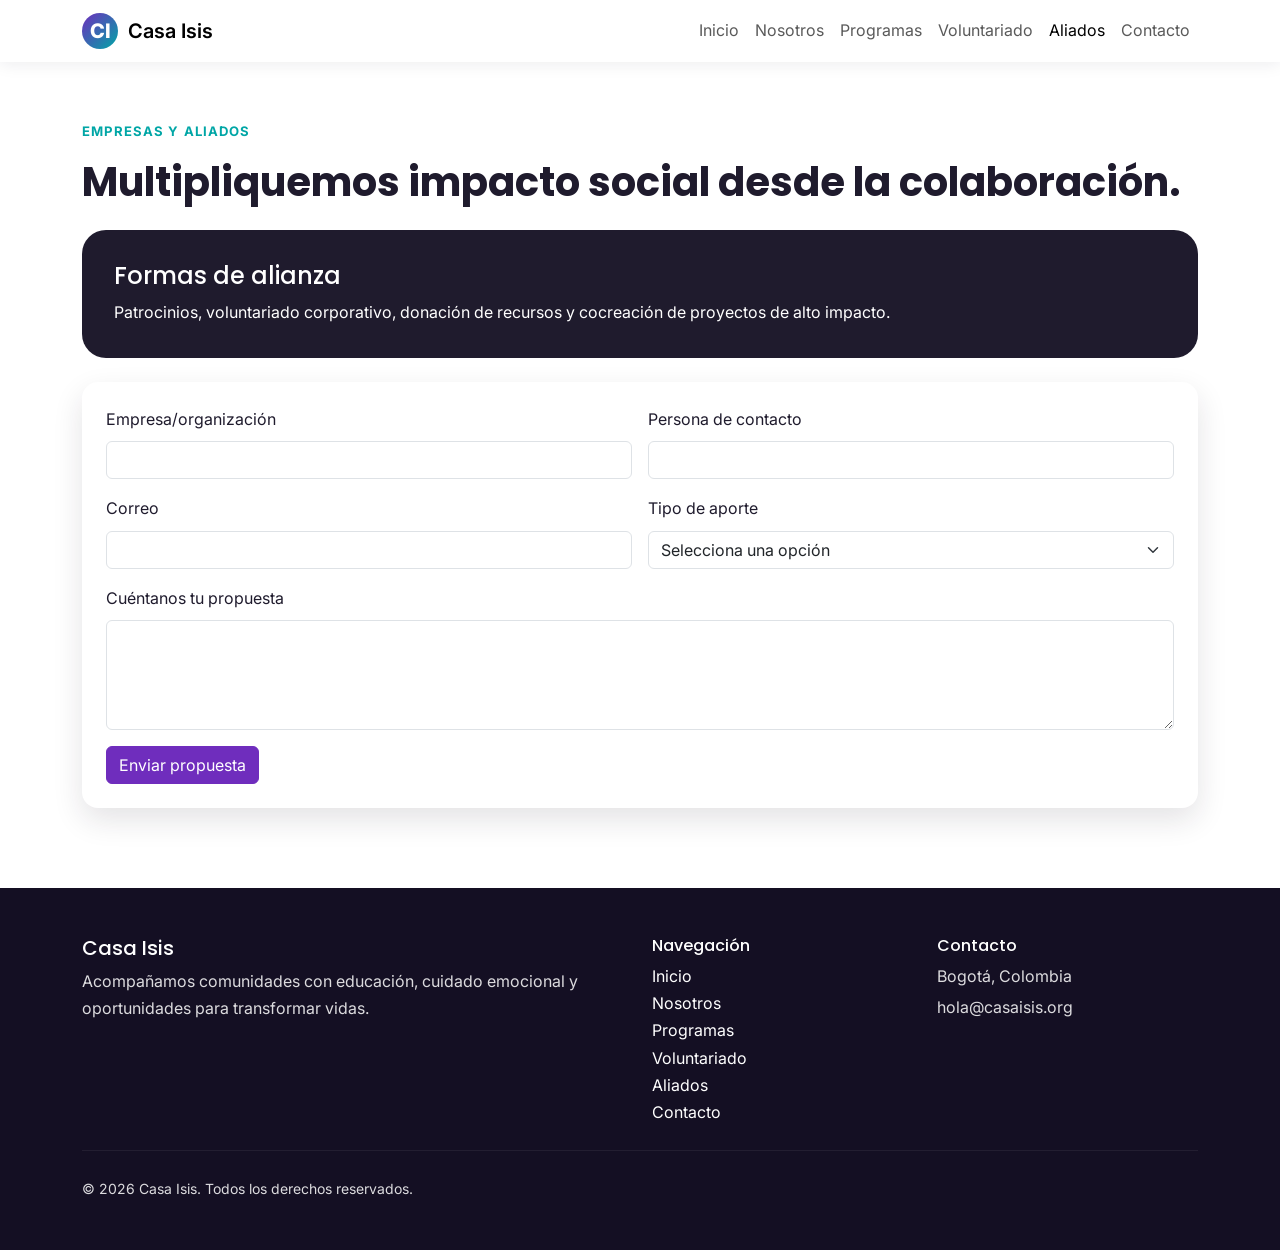
==== aliados.html @ c34b6611 "Redesign site IA and multi-page Bootstrap structure" ====
<!doctype html>
<html lang="es"><head><meta charset="UTF-8" /><meta name="viewport" content="width=device-width, initial-scale=1" />
<title>Aliados | Casa Isis</title>
<link rel="preconnect" href="https://fonts.googleapis.com" /><link rel="preconnect" href="https://fonts.gstatic.com" crossorigin />
<link href="https://fonts.googleapis.com/css2?family=Inter:wght@400;500;600;700&family=Poppins:wght@600;700;800&display=swap" rel="stylesheet" />
<link href="https://cdn.jsdelivr.net/npm/bootstrap@5.3.3/dist/css/bootstrap.min.css" rel="stylesheet" crossorigin="anonymous" />
<link rel="stylesheet" href="assets/css/base.css" /><link rel="stylesheet" href="assets/css/components.css" /><link rel="stylesheet" href="assets/css/pages.css" /></head>
<body data-page="aliados.html"><header id="site-navbar"></header>
<main class="container page-header"><p class="kicker">Empresas y aliados</p><h1>Multipliquemos impacto social desde la colaboración.</h1>
<div class="cta-band my-4"><h2 class="h4">Formas de alianza</h2><p class="mb-0">Patrocinios, voluntariado corporativo, donación de recursos y cocreación de proyectos de alto impacto.</p></div>
<form class="form-card p-4 bg-white" name="aliados" method="POST" data-netlify="true" netlify-honeypot="bot-field"><input type="hidden" name="form-name" value="aliados" /><p class="d-none"><label>No llenar: <input name="bot-field" /></label></p>
<div class="row g-3"><div class="col-md-6"><label class="form-label" for="empresa">Empresa/organización</label><input id="empresa" name="empresa" class="form-control" required /></div>
<div class="col-md-6"><label class="form-label" for="contacto">Persona de contacto</label><input id="contacto" name="contacto" class="form-control" required /></div>
<div class="col-md-6"><label class="form-label" for="email">Correo</label><input id="email" type="email" name="email" class="form-control" required /></div>
<div class="col-md-6"><label class="form-label" for="tipo">Tipo de aporte</label><select id="tipo" name="tipo" class="form-select" required><option value="">Selecciona una opción</option><option>Patrocinio económico</option><option>Voluntariado corporativo</option><option>Donación en especie</option><option>Proyecto conjunto</option></select></div>
<div class="col-12"><label class="form-label" for="detalle">Cuéntanos tu propuesta</label><textarea id="detalle" name="detalle" class="form-control" rows="4" required></textarea></div>
<div class="col-12"><button type="submit" class="btn btn-brand">Enviar propuesta</button></div></div></form>
</main><div id="site-footer"></div><script src="https://cdn.jsdelivr.net/npm/bootstrap@5.3.3/dist/js/bootstrap.bundle.min.js" crossorigin="anonymous"></script><script src="assets/js/site.js"></script></body></html>
---- assets/css/base.css ----
:root {
  --color-primary: #6f2dbd;
  --color-primary-dark: #4b1d82;
  --color-secondary: #f4b400;
  --color-accent: #00a6a6;
  --color-surface: #fdf9ff;
  --color-ink: #1f1b2d;
  --color-muted: #6a6577;
  --shadow-soft: 0 12px 30px rgba(31, 27, 45, 0.12);
  --radius-md: 1rem;
  --radius-lg: 1.5rem;
}

* { box-sizing: border-box; }

body {
  font-family: 'Inter', system-ui, -apple-system, sans-serif;
  color: var(--color-ink);
  background: #fff;
  line-height: 1.7;
}

h1,
h2,
h3,
h4,
h5 {
  font-family: 'Poppins', 'Inter', sans-serif;
  line-height: 1.2;
  font-weight: 700;
  color: var(--color-ink);
}

.section-space { padding: 5rem 0; }
.section-soft { background: var(--color-surface); }

.kicker {
  color: var(--color-accent);
  font-weight: 700;
  text-transform: uppercase;
  letter-spacing: 0.08em;
  font-size: 0.82rem;
}

.lead { color: var(--color-muted); }

.btn-brand {
  background: var(--color-primary);
  border-color: var(--color-primary);
  color: #fff;
}

.btn-brand:hover,
.btn-brand:focus {
  background: var(--color-primary-dark);
  border-color: var(--color-primary-dark);
  color: #fff;
}

.btn-outline-brand {
  border-color: var(--color-primary);
  color: var(--color-primary);
}

.btn-outline-brand:hover,
.btn-outline-brand:focus {
  background: var(--color-primary);
  color: #fff;
}

.focus-ring:focus-visible,
a:focus-visible,
button:focus-visible,
input:focus-visible,
textarea:focus-visible,
select:focus-visible {
  outline: 3px solid var(--color-secondary);
  outline-offset: 2px;
}
---- assets/css/components.css ----
.site-navbar {
  background: rgba(255, 255, 255, 0.96);
  backdrop-filter: blur(8px);
  box-shadow: 0 2px 16px rgba(31, 27, 45, 0.08);
}

.navbar-brand-mark {
  width: 2.25rem;
  height: 2.25rem;
  border-radius: 50%;
  background: linear-gradient(135deg, var(--color-primary), var(--color-accent));
  display: inline-grid;
  place-items: center;
  color: #fff;
  margin-right: 0.6rem;
  font-weight: 800;
}

.hero-panel {
  border-radius: var(--radius-lg);
  padding: 5.5rem 1.5rem 4rem;
  background: linear-gradient(130deg, rgba(111, 45, 189, 0.94), rgba(0, 166, 166, 0.88)),
    radial-gradient(circle at 20% 20%, rgba(244, 180, 0, 0.28), transparent 45%);
  color: #fff;
}

.hero-panel h1,
.hero-panel p { color: #fff; }

.card-soft {
  border: 0;
  border-radius: var(--radius-md);
  box-shadow: var(--shadow-soft);
}

.story-block {
  border-left: 4px solid var(--color-secondary);
  padding-left: 1rem;
}

.cta-band {
  border-radius: var(--radius-lg);
  background: var(--color-ink);
  color: #fff;
  padding: 2rem;
}

.cta-band h2,
.cta-band p { color: #fff; }

.site-footer {
  background: #140f23;
  color: rgba(255, 255, 255, 0.85);
}

.site-footer a { color: #fff; text-decoration: none; }
.site-footer a:hover { text-decoration: underline; }
---- assets/css/pages.css ----
.metric {
  text-align: center;
  padding: 1.4rem;
  border-radius: var(--radius-md);
  background: #fff;
  box-shadow: var(--shadow-soft);
}

.metric strong {
  display: block;
  font-size: clamp(1.8rem, 4vw, 2.6rem);
  color: var(--color-primary);
}

.program-item {
  border-top: 3px solid var(--color-accent);
}

.form-card {
  border: 0;
  border-radius: var(--radius-md);
  box-shadow: var(--shadow-soft);
}

.page-header {
  padding-top: 7.5rem;
  padding-bottom: 2rem;
}
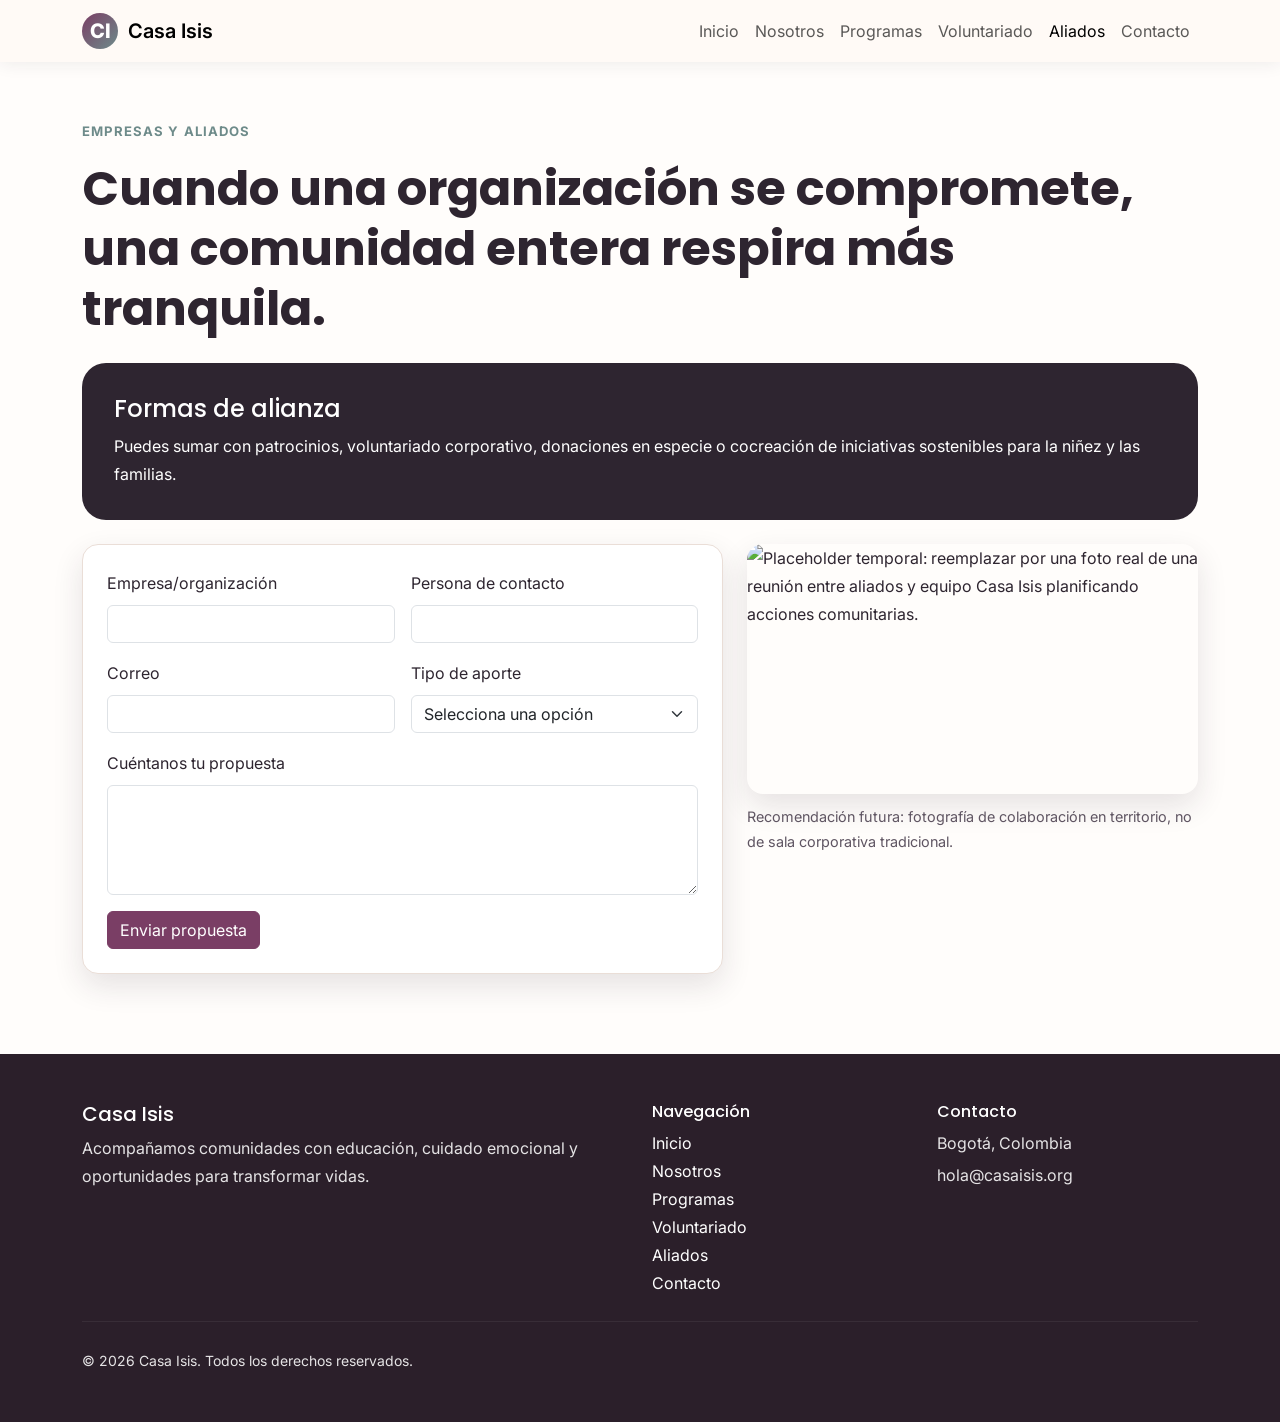
==== commit 1cc2f531: "Refresh Casa Isis visual identity and storytelling UX" ====
--- a/aliados.html
+++ b/aliados.html
@@ -1,18 +1,55 @@
 <!doctype html>
-<html lang="es"><head><meta charset="UTF-8" /><meta name="viewport" content="width=device-width, initial-scale=1" />
-<title>Aliados | Casa Isis</title>
-<link rel="preconnect" href="https://fonts.googleapis.com" /><link rel="preconnect" href="https://fonts.gstatic.com" crossorigin />
-<link href="https://fonts.googleapis.com/css2?family=Inter:wght@400;500;600;700&family=Poppins:wght@600;700;800&display=swap" rel="stylesheet" />
-<link href="https://cdn.jsdelivr.net/npm/bootstrap@5.3.3/dist/css/bootstrap.min.css" rel="stylesheet" crossorigin="anonymous" />
-<link rel="stylesheet" href="assets/css/base.css" /><link rel="stylesheet" href="assets/css/components.css" /><link rel="stylesheet" href="assets/css/pages.css" /></head>
-<body data-page="aliados.html"><header id="site-navbar"></header>
-<main class="container page-header"><p class="kicker">Empresas y aliados</p><h1>Multipliquemos impacto social desde la colaboración.</h1>
-<div class="cta-band my-4"><h2 class="h4">Formas de alianza</h2><p class="mb-0">Patrocinios, voluntariado corporativo, donación de recursos y cocreación de proyectos de alto impacto.</p></div>
-<form class="form-card p-4 bg-white" name="aliados" method="POST" data-netlify="true" netlify-honeypot="bot-field"><input type="hidden" name="form-name" value="aliados" /><p class="d-none"><label>No llenar: <input name="bot-field" /></label></p>
-<div class="row g-3"><div class="col-md-6"><label class="form-label" for="empresa">Empresa/organización</label><input id="empresa" name="empresa" class="form-control" required /></div>
-<div class="col-md-6"><label class="form-label" for="contacto">Persona de contacto</label><input id="contacto" name="contacto" class="form-control" required /></div>
-<div class="col-md-6"><label class="form-label" for="email">Correo</label><input id="email" type="email" name="email" class="form-control" required /></div>
-<div class="col-md-6"><label class="form-label" for="tipo">Tipo de aporte</label><select id="tipo" name="tipo" class="form-select" required><option value="">Selecciona una opción</option><option>Patrocinio económico</option><option>Voluntariado corporativo</option><option>Donación en especie</option><option>Proyecto conjunto</option></select></div>
-<div class="col-12"><label class="form-label" for="detalle">Cuéntanos tu propuesta</label><textarea id="detalle" name="detalle" class="form-control" rows="4" required></textarea></div>
-<div class="col-12"><button type="submit" class="btn btn-brand">Enviar propuesta</button></div></div></form>
-</main><div id="site-footer"></div><script src="https://cdn.jsdelivr.net/npm/bootstrap@5.3.3/dist/js/bootstrap.bundle.min.js" crossorigin="anonymous"></script><script src="assets/js/site.js"></script></body></html>
+<html lang="es">
+  <head>
+    <meta charset="UTF-8" />
+    <meta name="viewport" content="width=device-width, initial-scale=1" />
+    <title>Aliados | Casa Isis</title>
+    <link rel="preconnect" href="https://fonts.googleapis.com" />
+    <link rel="preconnect" href="https://fonts.gstatic.com" crossorigin />
+    <link href="https://fonts.googleapis.com/css2?family=Inter:wght@400;500;600;700&family=Poppins:wght@600;700;800&display=swap" rel="stylesheet" />
+    <link href="https://cdn.jsdelivr.net/npm/bootstrap@5.3.3/dist/css/bootstrap.min.css" rel="stylesheet" crossorigin="anonymous" />
+    <link rel="stylesheet" href="assets/css/base.css" />
+    <link rel="stylesheet" href="assets/css/components.css" />
+    <link rel="stylesheet" href="assets/css/pages.css" />
+  </head>
+  <body data-page="aliados.html">
+    <header id="site-navbar"></header>
+    <main class="container page-header">
+      <section>
+        <p class="kicker">Empresas y aliados</p>
+        <h1>Cuando una organización se compromete, una comunidad entera respira más tranquila.</h1>
+      </section>
+
+      <section class="cta-band my-4" aria-label="Formas de colaborar">
+        <h2 class="h4">Formas de alianza</h2>
+        <p class="mb-0">Puedes sumar con patrocinios, voluntariado corporativo, donaciones en especie o cocreación de iniciativas sostenibles para la niñez y las familias.</p>
+      </section>
+
+      <section class="row g-4 align-items-start">
+        <div class="col-lg-7">
+          <form class="form-card p-4 bg-white" name="aliados" method="POST" data-netlify="true" netlify-honeypot="bot-field">
+            <input type="hidden" name="form-name" value="aliados" />
+            <p class="d-none"><label>No llenar: <input name="bot-field" /></label></p>
+            <div class="row g-3">
+              <div class="col-md-6"><label class="form-label" for="empresa">Empresa/organización</label><input id="empresa" name="empresa" class="form-control" required /></div>
+              <div class="col-md-6"><label class="form-label" for="contacto">Persona de contacto</label><input id="contacto" name="contacto" class="form-control" required /></div>
+              <div class="col-md-6"><label class="form-label" for="email">Correo</label><input id="email" type="email" name="email" class="form-control" required /></div>
+              <div class="col-md-6"><label class="form-label" for="tipo">Tipo de aporte</label><select id="tipo" name="tipo" class="form-select" required><option value="">Selecciona una opción</option><option>Patrocinio económico</option><option>Voluntariado corporativo</option><option>Donación en especie</option><option>Proyecto conjunto</option></select></div>
+              <div class="col-12"><label class="form-label" for="detalle">Cuéntanos tu propuesta</label><textarea id="detalle" name="detalle" class="form-control" rows="4" required></textarea></div>
+              <div class="col-12"><button type="submit" class="btn btn-brand">Enviar propuesta</button></div>
+            </div>
+          </form>
+        </div>
+        <div class="col-lg-5">
+          <figure class="mb-0">
+            <img class="image-placeholder" src="https://images.unsplash.com/photo-1521737604893-d14cc237f11d?auto=format&fit=crop&w=900&q=80" alt="Placeholder temporal: reemplazar por una foto real de una reunión entre aliados y equipo Casa Isis planificando acciones comunitarias." />
+            <figcaption class="image-caption">Recomendación futura: fotografía de colaboración en territorio, no de sala corporativa tradicional.</figcaption>
+          </figure>
+        </div>
+      </section>
+    </main>
+    <div id="site-footer"></div>
+    <script src="https://cdn.jsdelivr.net/npm/bootstrap@5.3.3/dist/js/bootstrap.bundle.min.js" crossorigin="anonymous"></script>
+    <script src="assets/js/site.js"></script>
+  </body>
+</html>
--- a/assets/css/base.css
+++ b/assets/css/base.css
@@ -1,23 +1,27 @@
 :root {
-  --color-primary: #6f2dbd;
-  --color-primary-dark: #4b1d82;
-  --color-secondary: #f4b400;
-  --color-accent: #00a6a6;
-  --color-surface: #fdf9ff;
-  --color-ink: #1f1b2d;
-  --color-muted: #6a6577;
-  --shadow-soft: 0 12px 30px rgba(31, 27, 45, 0.12);
+  --color-primary: #7a3e65;
+  --color-primary-dark: #5b2d4a;
+  --color-secondary: #e9a15b;
+  --color-accent: #6e8b8a;
+  --color-surface: #fff7f3;
+  --color-surface-soft: #fffdfb;
+  --color-ink: #2e2530;
+  --color-muted: #5f5562;
+  --color-border: #eaded7;
+  --shadow-soft: 0 12px 30px rgba(46, 37, 48, 0.12);
   --radius-md: 1rem;
   --radius-lg: 1.5rem;
 }
 
-* { box-sizing: border-box; }
+* {
+  box-sizing: border-box;
+}
 
 body {
   font-family: 'Inter', system-ui, -apple-system, sans-serif;
   color: var(--color-ink);
-  background: #fff;
-  line-height: 1.7;
+  background: var(--color-surface-soft);
+  line-height: 1.75;
 }
 
 h1,
@@ -26,13 +30,26 @@
 h4,
 h5 {
   font-family: 'Poppins', 'Inter', sans-serif;
-  line-height: 1.2;
+  line-height: 1.25;
   font-weight: 700;
   color: var(--color-ink);
 }
 
-.section-space { padding: 5rem 0; }
-.section-soft { background: var(--color-surface); }
+h1 {
+  font-size: clamp(2rem, 4vw, 3rem);
+}
+
+h2 {
+  font-size: clamp(1.5rem, 2.8vw, 2.2rem);
+}
+
+.section-space {
+  padding: 5rem 0;
+}
+
+.section-soft {
+  background: var(--color-surface);
+}
 
 .kicker {
   color: var(--color-accent);
@@ -42,7 +59,10 @@
   font-size: 0.82rem;
 }
 
-.lead { color: var(--color-muted); }
+.lead {
+  color: var(--color-muted);
+  font-size: 1.1rem;
+}
 
 .btn-brand {
   background: var(--color-primary);
--- a/assets/css/components.css
+++ b/assets/css/components.css
@@ -1,7 +1,7 @@
 .site-navbar {
-  background: rgba(255, 255, 255, 0.96);
+  background: rgba(255, 250, 246, 0.97);
   backdrop-filter: blur(8px);
-  box-shadow: 0 2px 16px rgba(31, 27, 45, 0.08);
+  box-shadow: 0 2px 16px rgba(46, 37, 48, 0.08);
 }
 
 .navbar-brand-mark {
@@ -19,18 +19,21 @@
 .hero-panel {
   border-radius: var(--radius-lg);
   padding: 5.5rem 1.5rem 4rem;
-  background: linear-gradient(130deg, rgba(111, 45, 189, 0.94), rgba(0, 166, 166, 0.88)),
-    radial-gradient(circle at 20% 20%, rgba(244, 180, 0, 0.28), transparent 45%);
+  background: linear-gradient(130deg, rgba(122, 62, 101, 0.94), rgba(110, 139, 138, 0.86)),
+    radial-gradient(circle at 20% 20%, rgba(233, 161, 91, 0.3), transparent 45%);
   color: #fff;
 }
 
 .hero-panel h1,
-.hero-panel p { color: #fff; }
+.hero-panel p {
+  color: #fff;
+}
 
 .card-soft {
-  border: 0;
+  border: 1px solid var(--color-border);
   border-radius: var(--radius-md);
   box-shadow: var(--shadow-soft);
+  background: #fff;
 }
 
 .story-block {
@@ -46,12 +49,35 @@
 }
 
 .cta-band h2,
-.cta-band p { color: #fff; }
+.cta-band p {
+  color: #fff;
+}
+
+.image-placeholder {
+  width: 100%;
+  height: 100%;
+  min-height: 250px;
+  object-fit: cover;
+  border-radius: var(--radius-md);
+  box-shadow: var(--shadow-soft);
+}
+
+.image-caption {
+  color: var(--color-muted);
+  font-size: 0.9rem;
+  margin-top: 0.65rem;
+}
 
 .site-footer {
-  background: #140f23;
-  color: rgba(255, 255, 255, 0.85);
+  background: #2b1f2a;
+  color: rgba(255, 255, 255, 0.88);
 }
 
-.site-footer a { color: #fff; text-decoration: none; }
-.site-footer a:hover { text-decoration: underline; }
+.site-footer a {
+  color: #fff;
+  text-decoration: none;
+}
+
+.site-footer a:hover {
+  text-decoration: underline;
+}
--- a/assets/css/pages.css
+++ b/assets/css/pages.css
@@ -3,6 +3,7 @@
   padding: 1.4rem;
   border-radius: var(--radius-md);
   background: #fff;
+  border: 1px solid var(--color-border);
   box-shadow: var(--shadow-soft);
 }
 
@@ -17,7 +18,7 @@
 }
 
 .form-card {
-  border: 0;
+  border: 1px solid var(--color-border);
   border-radius: var(--radius-md);
   box-shadow: var(--shadow-soft);
 }
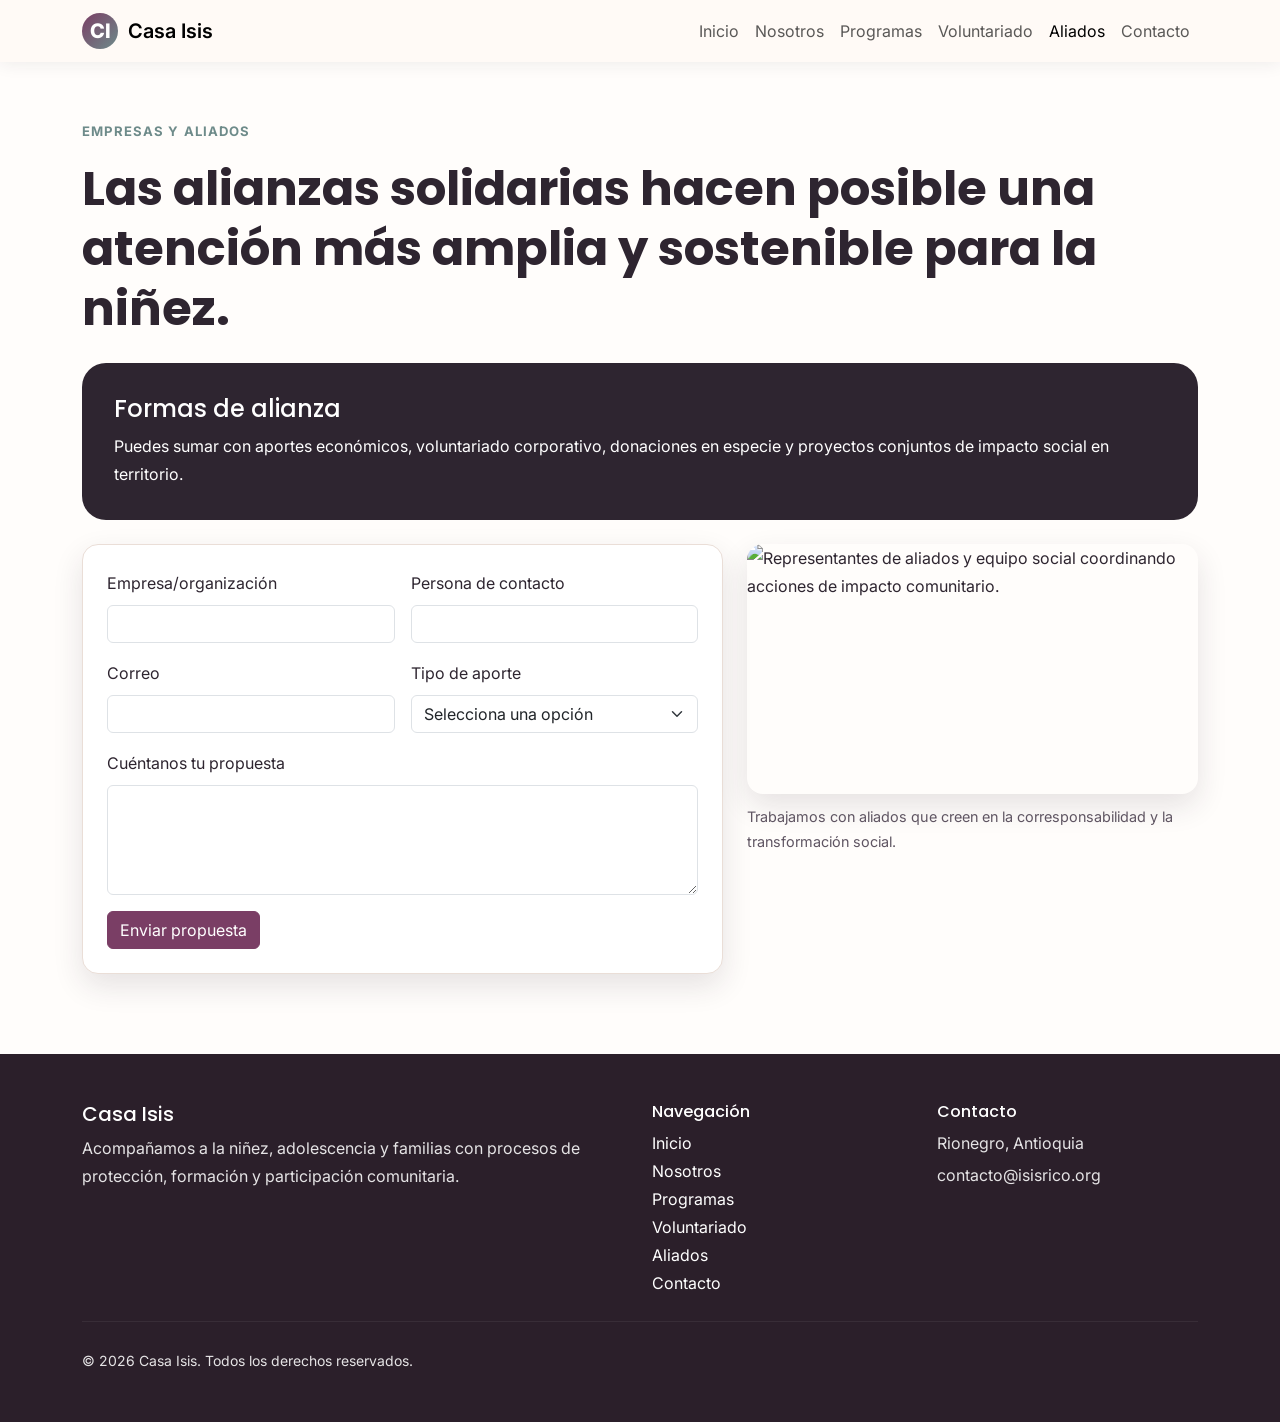
==== commit 09f33eb6: "Actualizar contenidos institucionales y tono narrativo del sitio" ====
--- a/aliados.html
+++ b/aliados.html
@@ -17,12 +17,12 @@
     <main class="container page-header">
       <section>
         <p class="kicker">Empresas y aliados</p>
-        <h1>Cuando una organización se compromete, una comunidad entera respira más tranquila.</h1>
+        <h1>Las alianzas solidarias hacen posible una atención más amplia y sostenible para la niñez.</h1>
       </section>
 
       <section class="cta-band my-4" aria-label="Formas de colaborar">
         <h2 class="h4">Formas de alianza</h2>
-        <p class="mb-0">Puedes sumar con patrocinios, voluntariado corporativo, donaciones en especie o cocreación de iniciativas sostenibles para la niñez y las familias.</p>
+        <p class="mb-0">Puedes sumar con aportes económicos, voluntariado corporativo, donaciones en especie y proyectos conjuntos de impacto social en territorio.</p>
       </section>
 
       <section class="row g-4 align-items-start">
@@ -42,8 +42,8 @@
         </div>
         <div class="col-lg-5">
           <figure class="mb-0">
-            <img class="image-placeholder" src="https://images.unsplash.com/photo-1521737604893-d14cc237f11d?auto=format&fit=crop&w=900&q=80" alt="Placeholder temporal: reemplazar por una foto real de una reunión entre aliados y equipo Casa Isis planificando acciones comunitarias." />
-            <figcaption class="image-caption">Recomendación futura: fotografía de colaboración en territorio, no de sala corporativa tradicional.</figcaption>
+            <img class="image-placeholder" src="https://images.unsplash.com/photo-1521737604893-d14cc237f11d?auto=format&fit=crop&w=900&q=80" alt="Representantes de aliados y equipo social coordinando acciones de impacto comunitario." />
+            <figcaption class="image-caption">Trabajamos con aliados que creen en la corresponsabilidad y la transformación social.</figcaption>
           </figure>
         </div>
       </section>
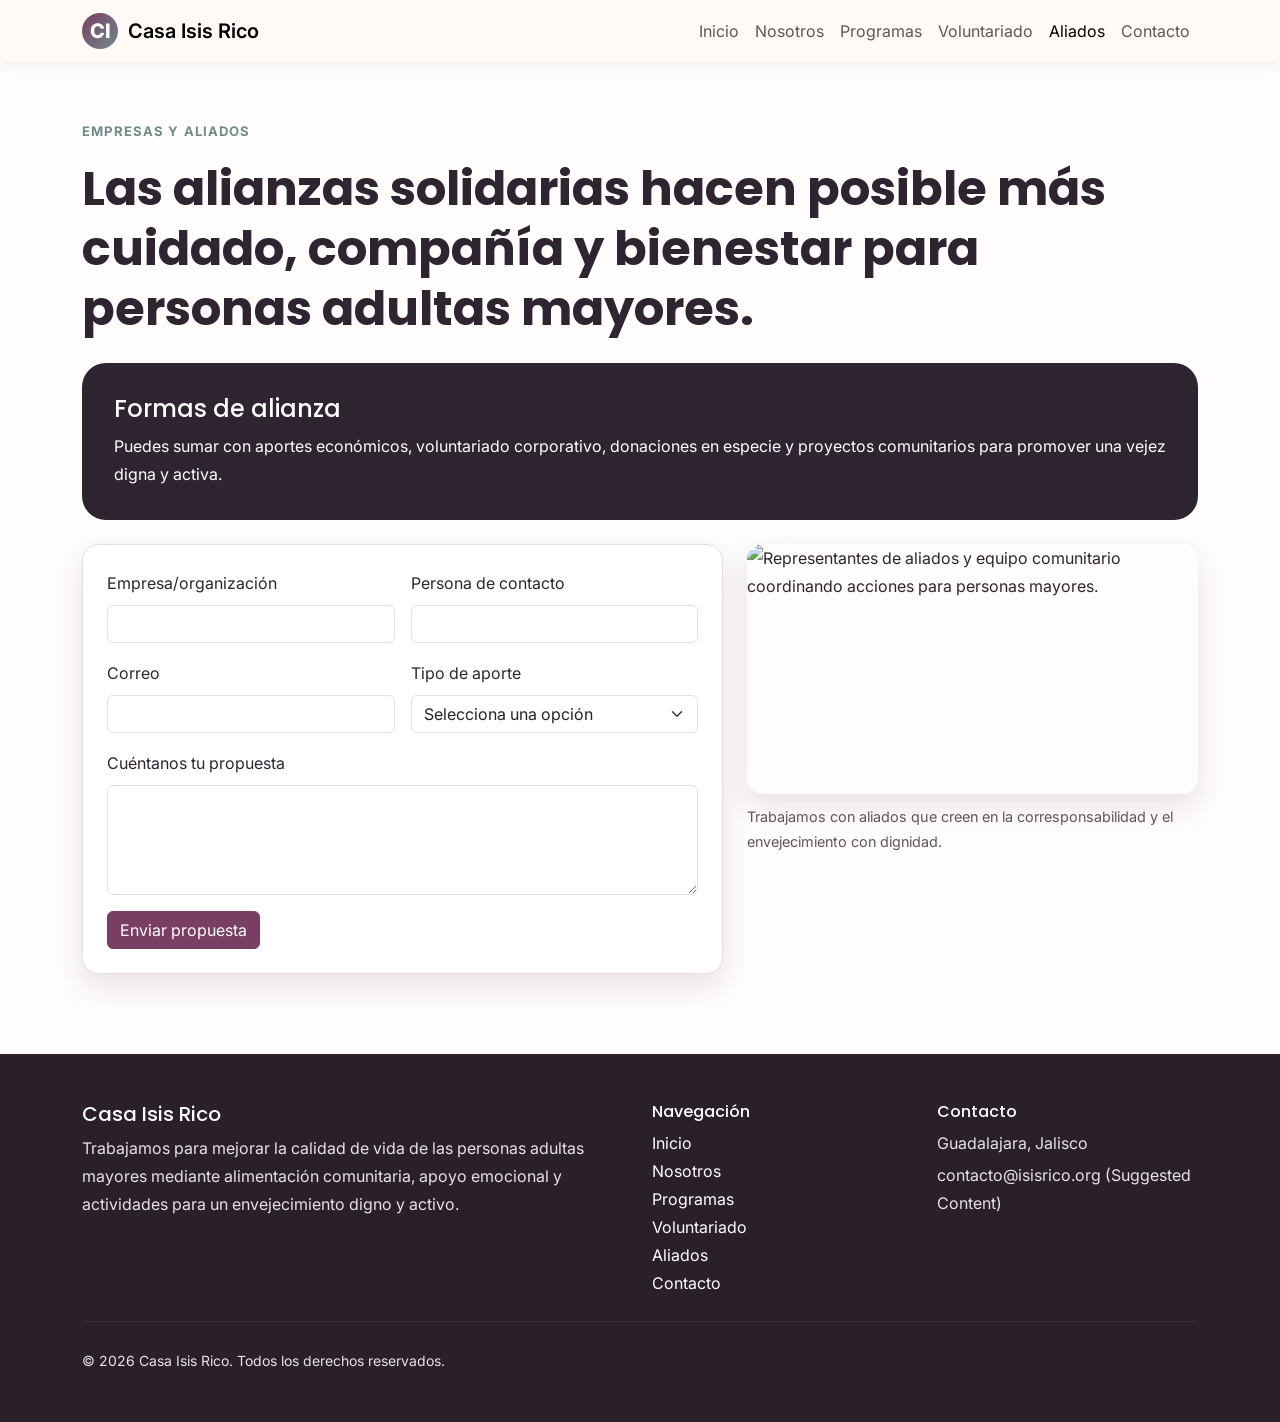
==== commit 2482368b: "Update website copy for Casa Isis Rico senior support mission" ====
--- a/aliados.html
+++ b/aliados.html
@@ -3,7 +3,7 @@
   <head>
     <meta charset="UTF-8" />
     <meta name="viewport" content="width=device-width, initial-scale=1" />
-    <title>Aliados | Casa Isis</title>
+    <title>Aliados | Casa Isis Rico</title>
     <link rel="preconnect" href="https://fonts.googleapis.com" />
     <link rel="preconnect" href="https://fonts.gstatic.com" crossorigin />
     <link href="https://fonts.googleapis.com/css2?family=Inter:wght@400;500;600;700&family=Poppins:wght@600;700;800&display=swap" rel="stylesheet" />
@@ -17,12 +17,12 @@
     <main class="container page-header">
       <section>
         <p class="kicker">Empresas y aliados</p>
-        <h1>Las alianzas solidarias hacen posible una atención más amplia y sostenible para la niñez.</h1>
+        <h1>Las alianzas solidarias hacen posible más cuidado, compañía y bienestar para personas adultas mayores.</h1>
       </section>
 
       <section class="cta-band my-4" aria-label="Formas de colaborar">
         <h2 class="h4">Formas de alianza</h2>
-        <p class="mb-0">Puedes sumar con aportes económicos, voluntariado corporativo, donaciones en especie y proyectos conjuntos de impacto social en territorio.</p>
+        <p class="mb-0">Puedes sumar con aportes económicos, voluntariado corporativo, donaciones en especie y proyectos comunitarios para promover una vejez digna y activa.</p>
       </section>
 
       <section class="row g-4 align-items-start">
@@ -42,8 +42,8 @@
         </div>
         <div class="col-lg-5">
           <figure class="mb-0">
-            <img class="image-placeholder" src="https://images.unsplash.com/photo-1521737604893-d14cc237f11d?auto=format&fit=crop&w=900&q=80" alt="Representantes de aliados y equipo social coordinando acciones de impacto comunitario." />
-            <figcaption class="image-caption">Trabajamos con aliados que creen en la corresponsabilidad y la transformación social.</figcaption>
+            <img class="image-placeholder" src="https://images.unsplash.com/photo-1521737604893-d14cc237f11d?auto=format&fit=crop&w=900&q=80" alt="Representantes de aliados y equipo comunitario coordinando acciones para personas mayores." />
+            <figcaption class="image-caption">Trabajamos con aliados que creen en la corresponsabilidad y el envejecimiento con dignidad.</figcaption>
           </figure>
         </div>
       </section>
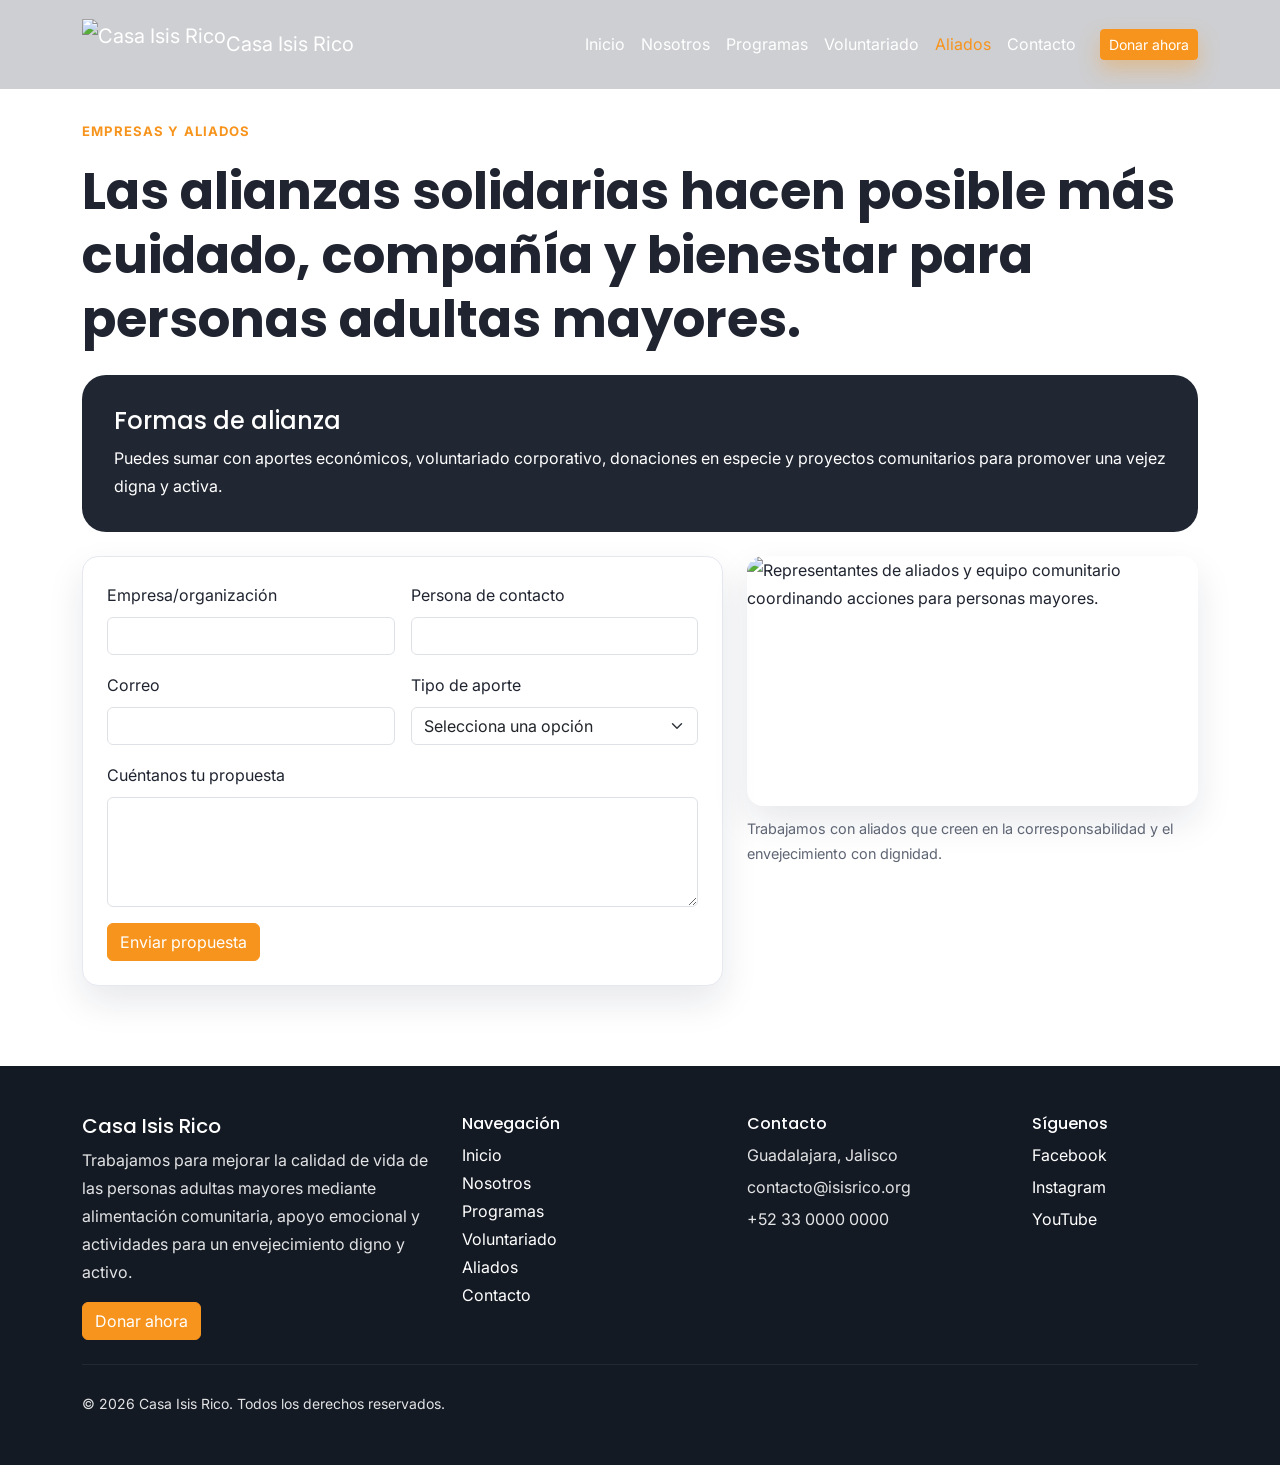
==== commit 87951454: "Primer push sitio Casa Isis" ====
--- a/aliados.html
+++ b/aliados.html
@@ -42,7 +42,7 @@
         </div>
         <div class="col-lg-5">
           <figure class="mb-0">
-            <img class="image-placeholder" src="https://images.unsplash.com/photo-1521737604893-d14cc237f11d?auto=format&fit=crop&w=900&q=80" alt="Representantes de aliados y equipo comunitario coordinando acciones para personas mayores." />
+            <img class="image-placeholder" src="/CASAISIS/img/aliados.png" alt="Representantes de aliados y equipo comunitario coordinando acciones para personas mayores." />
             <figcaption class="image-caption">Trabajamos con aliados que creen en la corresponsabilidad y el envejecimiento con dignidad.</figcaption>
           </figure>
         </div>
--- a/assets/css/base.css
+++ b/assets/css/base.css
@@ -1,14 +1,14 @@
 :root {
-  --color-primary: #7a3e65;
-  --color-primary-dark: #5b2d4a;
-  --color-secondary: #e9a15b;
-  --color-accent: #6e8b8a;
-  --color-surface: #fff7f3;
-  --color-surface-soft: #fffdfb;
-  --color-ink: #2e2530;
-  --color-muted: #5f5562;
-  --color-border: #eaded7;
-  --shadow-soft: 0 12px 30px rgba(46, 37, 48, 0.12);
+  --color-primary: #f7941d;
+  --color-primary-dark: #d97d10;
+  --color-secondary: #ffe0bc;
+  --color-accent: #ffbf75;
+  --color-surface: #f5f6f8;
+  --color-surface-soft: #ffffff;
+  --color-ink: #1f2430;
+  --color-muted: #5e6574;
+  --color-border: #e5e8ef;
+  --shadow-soft: 0 16px 36px rgba(24, 32, 56, 0.1);
   --radius-md: 1rem;
   --radius-lg: 1.5rem;
 }
@@ -17,8 +17,12 @@
   box-sizing: border-box;
 }
 
+html {
+  scroll-behavior: smooth;
+}
+
 body {
-  font-family: 'Inter', system-ui, -apple-system, sans-serif;
+  font-family: 'Open Sans', 'Inter', system-ui, -apple-system, sans-serif;
   color: var(--color-ink);
   background: var(--color-surface-soft);
   line-height: 1.75;
@@ -29,22 +33,22 @@
 h3,
 h4,
 h5 {
-  font-family: 'Poppins', 'Inter', sans-serif;
+  font-family: 'Playfair Display', 'Poppins', serif;
   line-height: 1.25;
   font-weight: 700;
   color: var(--color-ink);
 }
 
 h1 {
-  font-size: clamp(2rem, 4vw, 3rem);
+  font-size: clamp(2rem, 4vw, 3.25rem);
 }
 
 h2 {
-  font-size: clamp(1.5rem, 2.8vw, 2.2rem);
+  font-size: clamp(1.75rem, 2.8vw, 2.4rem);
 }
 
 .section-space {
-  padding: 5rem 0;
+  padding: clamp(4rem, 8vw, 6rem) 0;
 }
 
 .section-soft {
@@ -52,7 +56,7 @@
 }
 
 .kicker {
-  color: var(--color-accent);
+  color: var(--color-primary);
   font-weight: 700;
   text-transform: uppercase;
   letter-spacing: 0.08em;
@@ -61,7 +65,7 @@
 
 .lead {
   color: var(--color-muted);
-  font-size: 1.1rem;
+  font-size: clamp(1rem, 2.4vw, 1.22rem);
 }
 
 .btn-brand {
--- a/assets/css/components.css
+++ b/assets/css/components.css
@@ -1,14 +1,43 @@
 .site-navbar {
-  background: rgba(255, 250, 246, 0.97);
+  background: rgba(14, 18, 30, 0.2);
   backdrop-filter: blur(8px);
-  box-shadow: 0 2px 16px rgba(46, 37, 48, 0.08);
+  transition: background 0.3s ease, box-shadow 0.3s ease, padding 0.3s ease;
+  padding: 0.9rem 0;
+}
+
+.site-navbar.scrolled {
+  background: rgba(14, 18, 30, 0.94);
+  box-shadow: 0 10px 28px rgba(0, 0, 0, 0.22);
+  padding: 0.6rem 0;
+}
+
+.site-navbar .nav-link,
+.site-navbar .navbar-brand {
+  color: #fff;
+}
+
+.site-navbar .nav-link:hover,
+.site-navbar .nav-link.active {
+  color: var(--color-primary);
+}
+
+.navbar-toggler {
+  border-color: rgba(255, 255, 255, 0.45);
+}
+
+.navbar-toggler-icon {
+  filter: invert(1);
+}
+
+.nav-donate-btn {
+  box-shadow: 0 10px 20px rgba(247, 148, 29, 0.35);
 }
 
 .navbar-brand-mark {
   width: 2.25rem;
   height: 2.25rem;
   border-radius: 50%;
-  background: linear-gradient(135deg, var(--color-primary), var(--color-accent));
+  background: linear-gradient(135deg, var(--color-primary), #ffb866);
   display: inline-grid;
   place-items: center;
   color: #fff;
@@ -16,17 +45,58 @@
   font-weight: 800;
 }
 
-.hero-panel {
+.help-card {
+  padding: 1.6rem;
+  text-align: center;
+}
+
+.help-icon {
+  display: inline-grid;
+  place-items: center;
+  width: 3rem;
+  height: 3rem;
+  border-radius: 50%;
+  background: rgba(247, 148, 29, 0.16);
+  font-size: 1.35rem;
+  margin-bottom: 0.75rem;
+}
+
+.story-video {
   border-radius: var(--radius-lg);
-  padding: 5.5rem 1.5rem 4rem;
-  background: linear-gradient(130deg, rgba(122, 62, 101, 0.94), rgba(110, 139, 138, 0.86)),
-    radial-gradient(circle at 20% 20%, rgba(233, 161, 91, 0.3), transparent 45%);
-  color: #fff;
-}
-
-.hero-panel h1,
-.hero-panel p {
-  color: #fff;
+  min-height: 360px;
+  background: linear-gradient(rgba(16, 20, 32, 0.52), rgba(16, 20, 32, 0.52)),
+    url('https://images.unsplash.com/photo-1516589178581-6cd7833ae3b2?auto=format&fit=crop&w=1600&q=80') center / cover no-repeat;
+  display: grid;
+  place-items: center;
+  gap: 1rem;
+  padding: 2rem;
+  box-shadow: var(--shadow-soft);
+}
+
+.video-copy h3 {
+  color: #fff;
+  max-width: 620px;
+}
+
+.video-trigger {
+  width: 86px;
+  height: 86px;
+  border-radius: 50%;
+  border: 0;
+  background: rgba(247, 148, 29, 0.96);
+  color: #fff;
+  box-shadow: 0 16px 30px rgba(8, 10, 14, 0.32);
+  transition: transform 0.25s ease;
+}
+
+.video-trigger:hover,
+.video-trigger:focus {
+  transform: scale(1.06);
+}
+
+.play-circle {
+  font-size: 1.7rem;
+  margin-left: 0.2rem;
 }
 
 .card-soft {
@@ -34,16 +104,22 @@
   border-radius: var(--radius-md);
   box-shadow: var(--shadow-soft);
   background: #fff;
+  transition: transform 0.3s ease, box-shadow 0.3s ease;
+}
+
+.card-soft:hover {
+  transform: translateY(-7px);
+  box-shadow: 0 22px 40px rgba(24, 32, 56, 0.14);
 }
 
 .story-block {
-  border-left: 4px solid var(--color-secondary);
+  border-left: 4px solid var(--color-primary);
   padding-left: 1rem;
 }
 
 .cta-band {
   border-radius: var(--radius-lg);
-  background: var(--color-ink);
+  background: #202632;
   color: #fff;
   padding: 2rem;
 }
@@ -69,7 +145,7 @@
 }
 
 .site-footer {
-  background: #2b1f2a;
+  background: #141a24;
   color: rgba(255, 255, 255, 0.88);
 }
 
@@ -79,5 +155,143 @@
 }
 
 .site-footer a:hover {
-  text-decoration: underline;
-}
+  color: var(--color-primary);
+}
+
+.social-links li + li {
+  margin-top: 0.25rem;
+}
+
+.section-heading {
+  max-width: 760px;
+  margin: 0 auto 2rem;
+}
+
+.metric-highlight {
+  text-align: center;
+  padding: 1.6rem 1rem;
+}
+
+.impact-card {
+  padding: 1.6rem;
+  text-align: center;
+}
+
+.impact-icon {
+  display: inline-grid;
+  place-items: center;
+  width: 3rem;
+  height: 3rem;
+  border-radius: 50%;
+  background: rgba(247, 148, 29, 0.17);
+  font-size: 1.4rem;
+  margin-bottom: 0.8rem;
+}
+
+.value-card,
+.quote-card,
+.action-card {
+  padding: 2rem;
+}
+
+.value-icon {
+  display: inline-grid;
+  place-items: center;
+  width: 3.2rem;
+  height: 3.2rem;
+  border-radius: 0.9rem;
+  background: rgba(247, 148, 29, 0.14);
+  font-size: 1.55rem;
+}
+
+.program-card {
+  overflow: hidden;
+}
+
+.program-image {
+  min-height: 220px;
+  border-bottom-left-radius: 0;
+  border-bottom-right-radius: 0;
+  transition: transform 0.5s ease;
+}
+
+.program-card:hover .program-image {
+  transform: scale(1.08);
+}
+
+.quote-card p {
+  font-size: 1.05rem;
+  color: var(--color-muted);
+}
+
+.action-card .btn {
+  margin-top: auto;
+}
+
+.about-visual .image-placeholder {
+  min-height: 100%;
+}
+
+.donation-band {
+  color: #fff;
+  background: linear-gradient(rgba(12, 15, 27, 0.8), rgba(12, 15, 27, 0.8)),
+    url('https://images.unsplash.com/photo-1511895426328-dc8714191300?auto=format&fit=crop&w=1600&q=80') center / cover no-repeat;
+}
+
+.donation-band h2 {
+  color: #fff;
+  max-width: 760px;
+  margin: 0 auto;
+}
+
+.ally-marquee {
+  overflow: hidden;
+  border-radius: 999px;
+  border: 1px solid var(--color-border);
+  padding: 0.75rem 0;
+  background: #fff;
+}
+
+.ally-track {
+  display: flex;
+  width: max-content;
+  animation: allyMarquee 24s linear infinite;
+}
+
+.ally-track span {
+  padding: 0 2rem;
+  font-weight: 600;
+  color: #404756;
+}
+
+.btn,
+.nav-link,
+.form-control,
+.form-select {
+  transition: all 0.25s ease;
+}
+
+@keyframes allyMarquee {
+  0% {
+    transform: translateX(0);
+  }
+
+  100% {
+    transform: translateX(-50%);
+  }
+}
+
+@media (max-width: 991px) {
+  .site-navbar {
+    background: rgba(14, 18, 30, 0.94);
+  }
+
+  .nav-donate-btn {
+    margin-bottom: 0.5rem;
+    width: max-content;
+  }
+
+  .story-video {
+    min-height: 300px;
+  }
+}
--- a/assets/css/pages.css
+++ b/assets/css/pages.css
@@ -9,8 +9,9 @@
 
 .metric strong {
   display: block;
-  font-size: clamp(1.8rem, 4vw, 2.6rem);
+  font-size: clamp(1.8rem, 4vw, 2.7rem);
   color: var(--color-primary);
+  line-height: 1.15;
 }
 
 .program-item {
@@ -27,3 +28,4 @@
   padding-top: 7.5rem;
   padding-bottom: 2rem;
 }
+
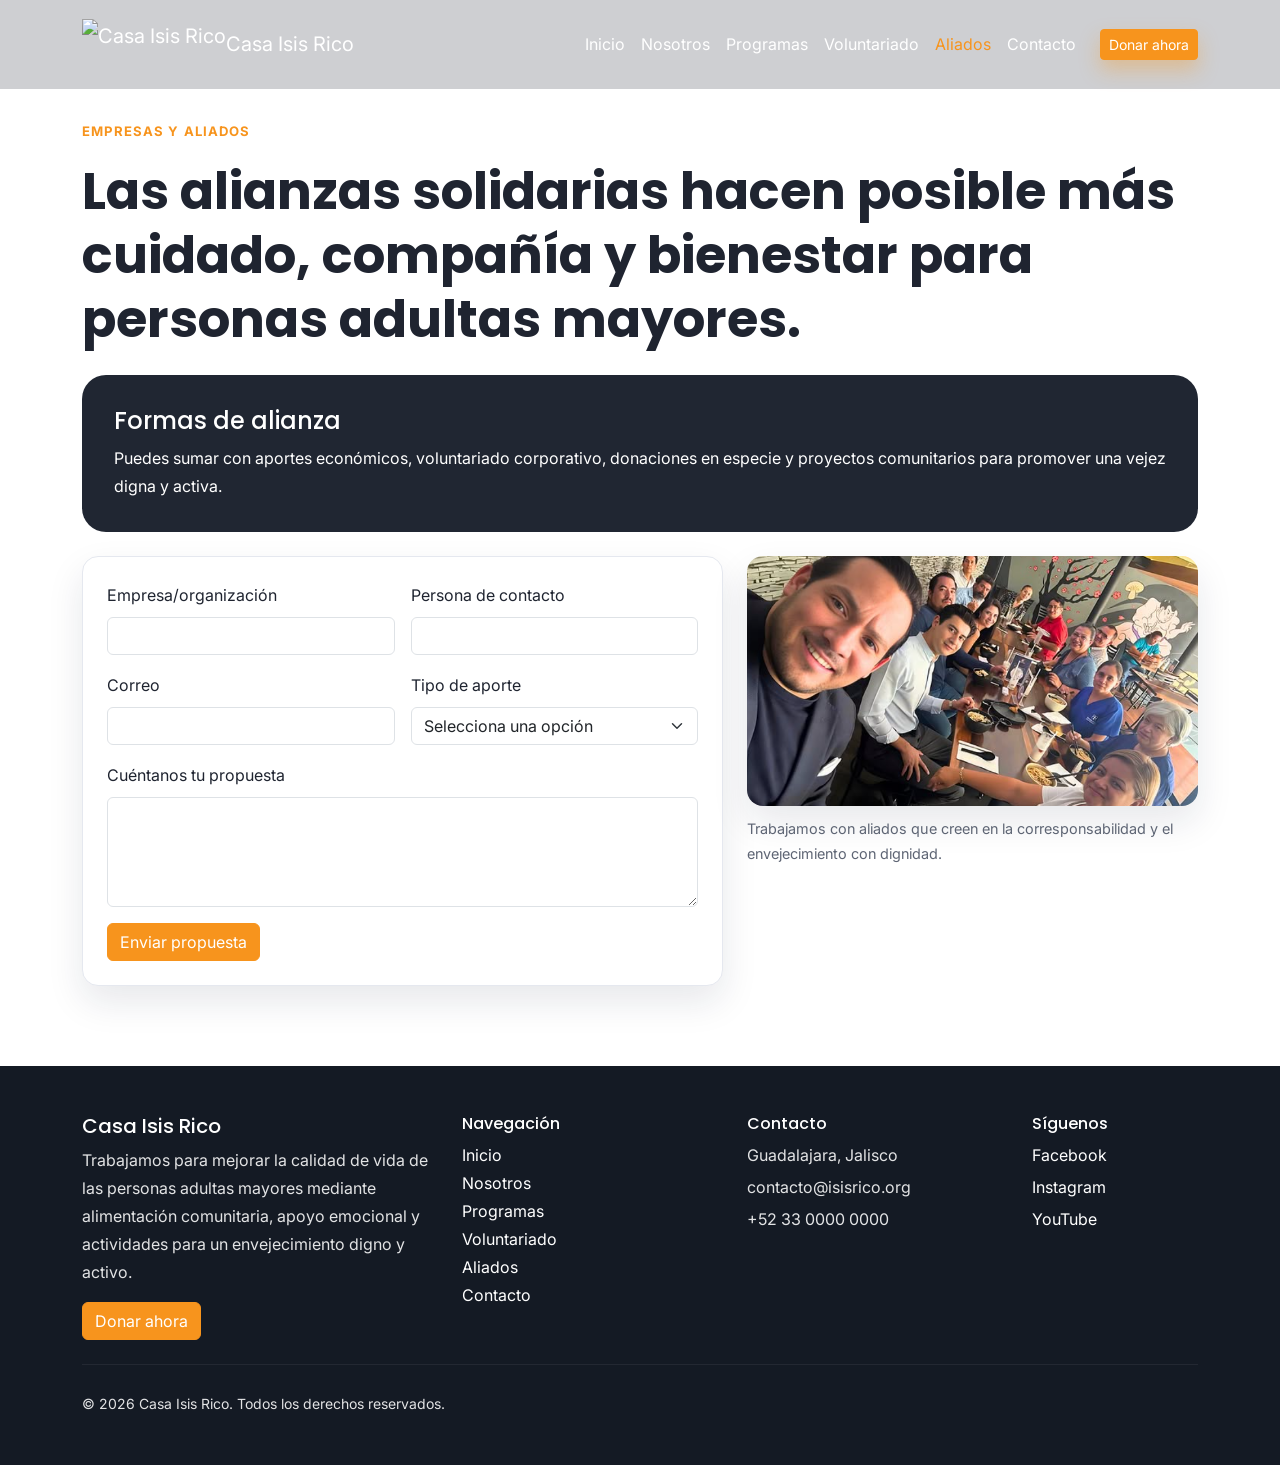
==== commit dd4dbe13: "arreglando rutas de imagenes" ====
--- a/aliados.html
+++ b/aliados.html
@@ -42,7 +42,7 @@
         </div>
         <div class="col-lg-5">
           <figure class="mb-0">
-            <img class="image-placeholder" src="/CASAISIS/img/aliados.png" alt="Representantes de aliados y equipo comunitario coordinando acciones para personas mayores." />
+            <img class="image-placeholder" src="img/aliados.png" alt="Representantes de aliados y equipo comunitario coordinando acciones para personas mayores." />
             <figcaption class="image-caption">Trabajamos con aliados que creen en la corresponsabilidad y el envejecimiento con dignidad.</figcaption>
           </figure>
         </div>
